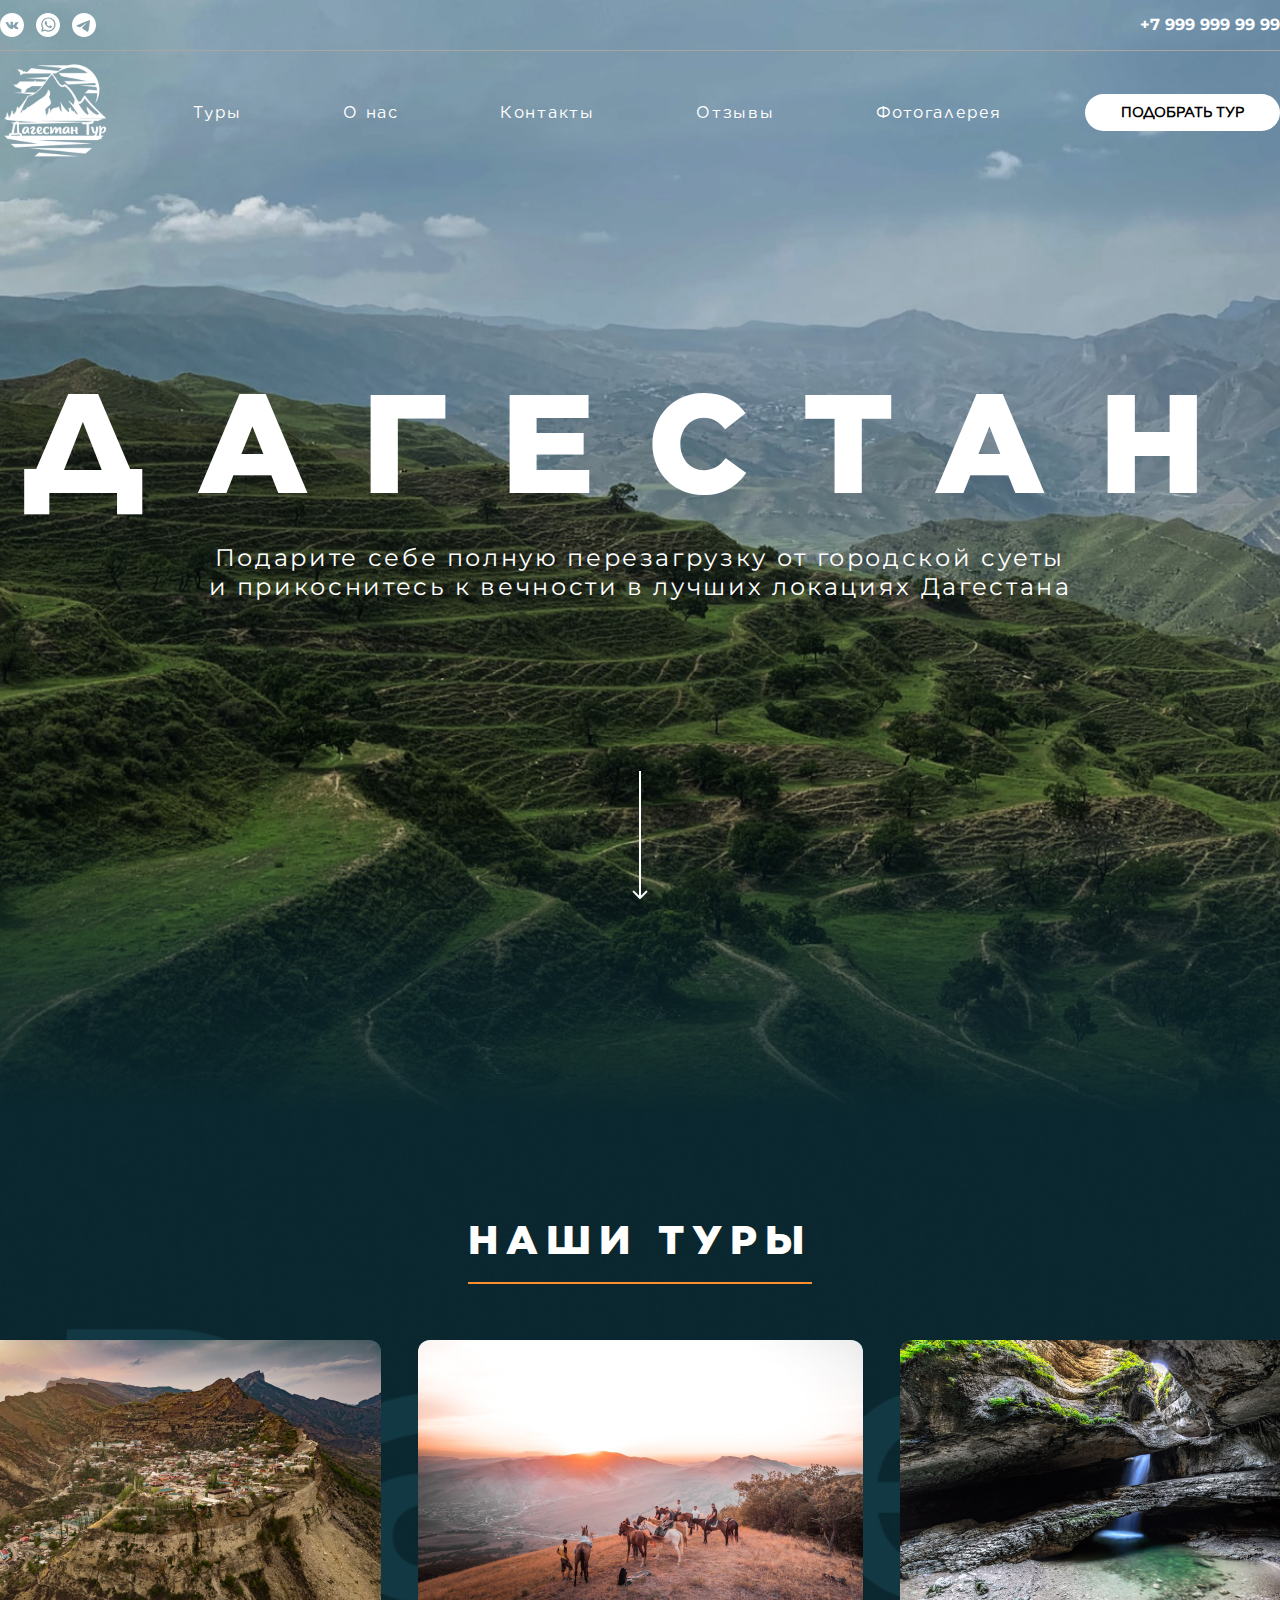
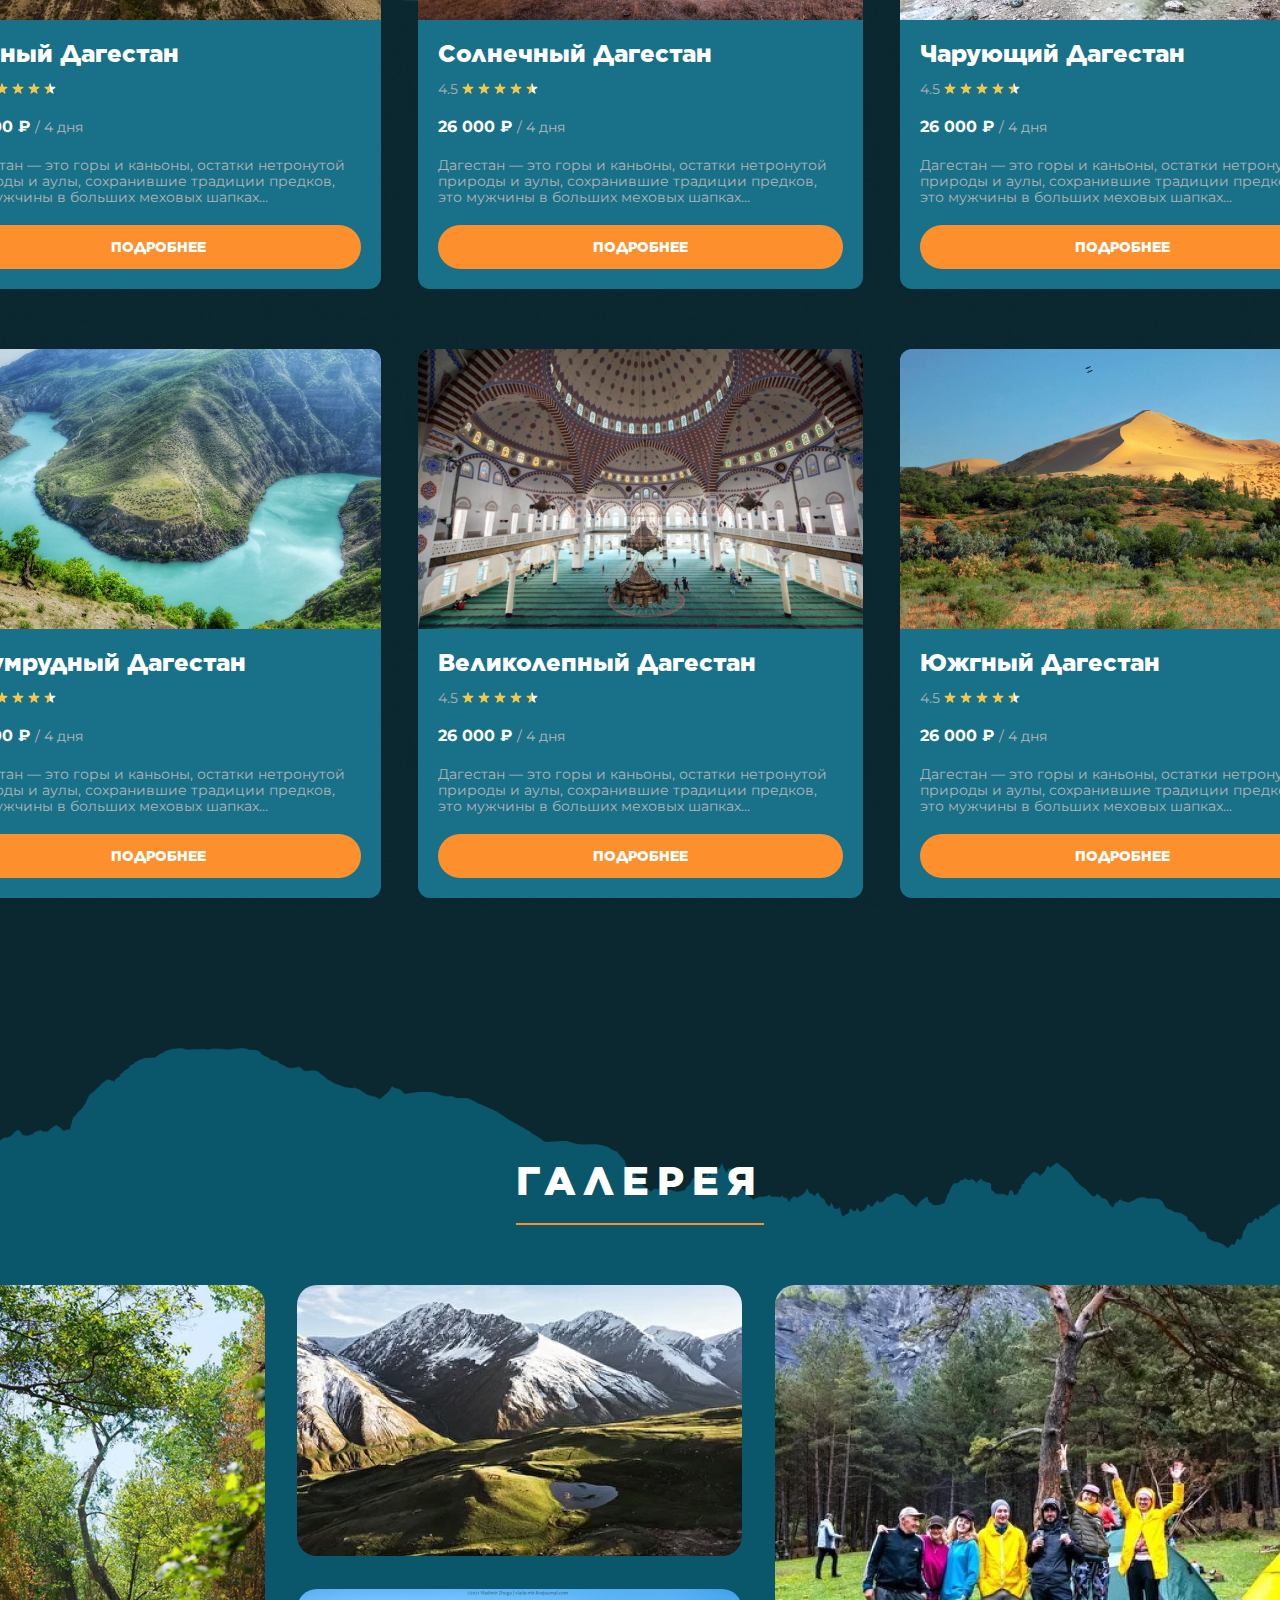
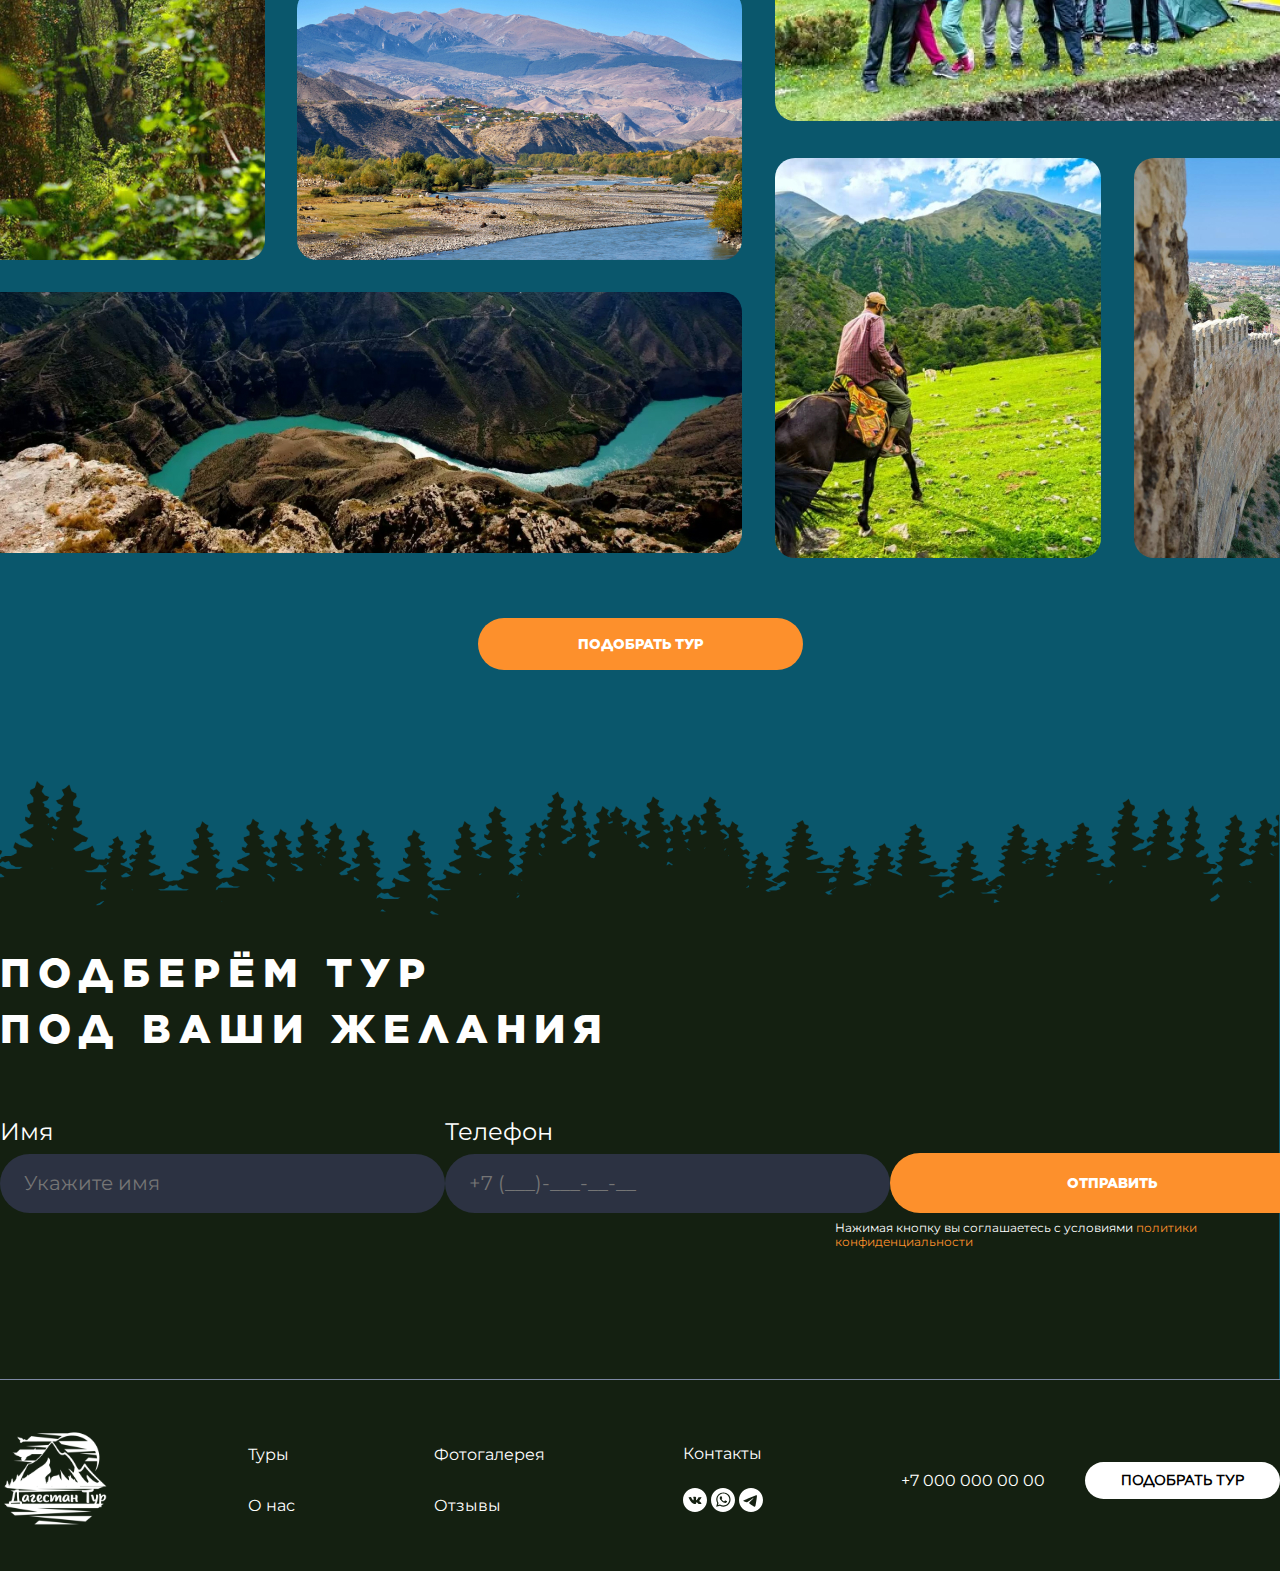
==== pages/tours.html @ 37cab63b "Add files via upload" ====
<!DOCTYPE html>
<html lang="ru">
<head>
    <meta charset="UTF-8">
    <meta http-equiv="X-UA-Compatible" content="IE=edge">
    <meta name="viewport" content="width=device-width, initial-scale=1.0">
    <link rel="preconnect" href="https://fonts.googleapis.com">
    <link rel="preconnect" href="https://fonts.gstatic.com" crossorigin>
    <link href="https://fonts.googleapis.com/css2?family=Montserrat:wght@400;500&display=swap" rel="stylesheet">
    <link rel="stylesheet" href="../css/style.css">
    <title>Dagestan</title>
</head>
<body>
    <header class="header">
        <div class="header-top">
            <div class="container header-top__content">
                <div class="header-social">
                    <a href="#" class="header-social__link"><img src="../img/vk-logo.svg" alt="Вк" class="header-social__img"></a>
                    <a href="#" class="header-social__link"><img src="../img/watsapp-logo.svg" alt="WatsApp" class="header-social__img"></a>
                    <a href="#" class="header-social__link"><img src="../img/telegram-logo.svg" alt="Telegram" class="header-social__img"></a>
                </div>
                <!-- /.header-social -->
                <a href="#" class="header-top__phone">+7 999 999 99 99</a>
            </div>
            <!-- /.container -->
        </div>
        <!-- /.header-top -->
        <div class="container">
            <div class="header-bottom">
                <a href="../index.html" class="header-logo"><img src="../img/logo.svg" alt="Лого" class="header-logo__img"></a>
                <nav class="header-nav">
                    <a href="../pages/tours.html" class="header-nav__item">Туры</a>
                    <a href="../pages/abutus.html" class="header-nav__item">О нас</a>
                    <a href="../contacts.html" class="header-nav__item">Контакты</a>
                    <a href="../pages/reviews.html" class="header-nav__item">Отзывы</a>
                    <a href="../pages/gallery.html" class="header-nav__item">Фотогалерея</a>
                </nav>
                <!-- /.header-nav -->
                <button class="button button--secondary header__button">Подобрать тур</button>
            </div>
            <!-- /.header-bottom -->
        </div>
        <!-- /.container -->
    </header>
    <!-- /.header -->
    <main>
        <section class="hero hero--tours_page">
            <div class="container hero-content">
                <h1 class="hero__title">Дагестан</h1>
                <p class="hero__subtitle hero__subtitle--tours_page">Подарите себе полную перезагрузку от городской суеты и прикоснитесь к вечности в лучших локациях Дагестана</p>
                <button class="button hero__button"><img src="../img/arrow-down.svg" alt="Стрелка" class="hero-button__img"></button>
            </div>
            <!-- /.container -->
        </section>
        <!-- /.hero -->
        <section class="tour tour--blue-bg">
            <div class="container tour-content">
                <h2 class="title tour__title">Наши туры</h2>
                <div class="tour-list">
                    <div class="tour-list__item">
                        <img src="../img/tour-1.jpg" alt="Фото тура" class="tour-item__img">
                        <p class="tour-item__title">Горный Дагестан</p>
                        <div class="tour-desc">
                            <div class="tour-item-rating">
                                <span class="tour-rating__number">4.5</span>
                                <div class="tour-rating-stars">
                                    <img src="../img/star.svg" alt="Звезда рейтинга" class="tour-stars__item">
                                    <img src="../img/star.svg" alt="Звезда рейтинга" class="tour-stars__item">
                                    <img src="../img/star.svg" alt="Звезда рейтинга" class="tour-stars__item">
                                    <img src="../img/star.svg" alt="Звезда рейтинга" class="tour-stars__item">
                                    <img src="../img/half-star.svg" alt="Половиная звезды" class="tour-stars__item">
                                </div>
                                <!-- /.tour-rating-stars -->
                            </div>
                            <!-- /.tour-item-rating -->
                            <div class="tour-item-price">
                                <p class="tour-price__number">26 000 ₽ <span class="tour-price__day"> / 4 дня</span></p>
                            </div>
                            <!-- /.tour-item-price -->
                            <p class="tour-about">Дагестан — это горы и каньоны, остатки нетронутой природы и аулы, сохранившие традиции предков, это мужчины в больших меховых шапках...</p>
                            <button class="button button--primary tour-item__button">Подробнее</button>
                        </div>
                        <!-- /.tour-desc -->
                    </div>
                    <!-- /.tours-list__item -->
                    <div class="tour-list__item">
                        <img src="../img/tour-2.jpg" alt="Фото тура" class="tour-item__img">
                        <p class="tour-item__title">Солнечный Дагестан</p>
                        <div class="tour-desc">
                            <div class="tour-item-rating">
                                <span class="tour-rating__number">4.5</span>
                                <div class="tour-rating-stars">
                                    <img src="../img/star.svg" alt="Звезда рейтинга" class="tour-stars__item">
                                    <img src="../img/star.svg" alt="Звезда рейтинга" class="tour-stars__item">
                                    <img src="../img/star.svg" alt="Звезда рейтинга" class="tour-stars__item">
                                    <img src="../img/star.svg" alt="Звезда рейтинга" class="tour-stars__item">
                                    <img src="../img/half-star.svg" alt="Половиная звезды" class="tour-stars__item">
                                </div>
                                <!-- /.tour-rating-stars -->
                            </div>
                            <!-- /.tour-item-rating -->
                            <div class="tour-item-price">
                                <p class="tour-price__number">26 000 ₽ <span class="tour-price__day"> / 4 дня</span></p>
                            </div>
                            <!-- /.tour-item-price -->
                            <p class="tour-about">Дагестан — это горы и каньоны, остатки нетронутой природы и аулы, сохранившие традиции предков, это мужчины в больших меховых шапках...</p>
                            <button class="button button--primary tour-item__button">Подробнее</button>
                        </div>
                        <!-- /.tour-desc -->
                    </div>
                    <!-- /.tours-list__item -->
                    <div class="tour-list__item">
                        <img src="../img/tour-3.jpg" alt="Фото тура" class="tour-item__img">
                        <p class="tour-item__title">Чарующий Дагестан</p>
                        <div class="tour-desc">
                            <div class="tour-item-rating">
                                <span class="tour-rating__number">4.5</span>
                                <div class="tour-rating-stars">
                                    <img src="../img/star.svg" alt="Звезда рейтинга" class="tour-stars__item">
                                    <img src="../img/star.svg" alt="Звезда рейтинга" class="tour-stars__item">
                                    <img src="../img/star.svg" alt="Звезда рейтинга" class="tour-stars__item">
                                    <img src="../img/star.svg" alt="Звезда рейтинга" class="tour-stars__item">
                                    <img src="../img/half-star.svg" alt="Половиная звезды" class="tour-stars__item">
                                </div>
                                <!-- /.tour-rating-stars -->
                            </div>
                            <!-- /.tour-item-rating -->
                            <div class="tour-item-price">
                                <p class="tour-price__number">26 000 ₽ <span class="tour-price__day"> / 4 дня</span></p>
                            </div>
                            <!-- /.tour-item-price -->
                            <p class="tour-about">Дагестан — это горы и каньоны, остатки нетронутой природы и аулы, сохранившие традиции предков, это мужчины в больших меховых шапках...</p>
                            <button class="button button--primary tour-item__button">Подробнее</button>
                        </div>
                        <!-- /.tour-desc -->
                    </div>
                    <!-- /.tour-list__item -->
                </div>
                <!-- /.tours-list -->
                <div class="tour-list">
                    <div class="tour-list__item">
                        <img src="../img/tour-4.jpg" alt="Фото тура" class="tour-item__img">
                        <p class="tour-item__title">Изумрудный Дагестан</p>
                        <div class="tour-desc">
                            <div class="tour-item-rating">
                                <span class="tour-rating__number">4.5</span>
                                <div class="tour-rating-stars">
                                    <img src="../img/star.svg" alt="Звезда рейтинга" class="tour-stars__item">
                                    <img src="../img/star.svg" alt="Звезда рейтинга" class="tour-stars__item">
                                    <img src="../img/star.svg" alt="Звезда рейтинга" class="tour-stars__item">
                                    <img src="../img/star.svg" alt="Звезда рейтинга" class="tour-stars__item">
                                    <img src="../img/half-star.svg" alt="Половиная звезды" class="tour-stars__item">
                                </div>
                                <!-- /.tour-rating-stars -->
                            </div>
                            <!-- /.tour-item-rating -->
                            <div class="tour-item-price">
                                <p class="tour-price__number">26 000 ₽ <span class="tour-price__day"> / 4 дня</span></p>
                            </div>
                            <!-- /.tour-item-price -->
                            <p class="tour-about">Дагестан — это горы и каньоны, остатки нетронутой природы и аулы, сохранившие традиции предков, это мужчины в больших меховых шапках...</p>
                            <button class="button button--primary tour-item__button">Подробнее</button>
                        </div>
                        <!-- /.tour-desc -->
                    </div>
                    <!-- /.tours-list__item -->
                    <div class="tour-list__item">
                        <img src="../img/tour-5.jpg" alt="Фото тура" class="tour-item__img">
                        <p class="tour-item__title">Великолепный Дагестан</p>
                        <div class="tour-desc">
                            <div class="tour-item-rating">
                                <span class="tour-rating__number">4.5</span>
                                <div class="tour-rating-stars">
                                    <img src="../img/star.svg" alt="Звезда рейтинга" class="tour-stars__item">
                                    <img src="../img/star.svg" alt="Звезда рейтинга" class="tour-stars__item">
                                    <img src="../img/star.svg" alt="Звезда рейтинга" class="tour-stars__item">
                                    <img src="../img/star.svg" alt="Звезда рейтинга" class="tour-stars__item">
                                    <img src="../img/half-star.svg" alt="Половиная звезды" class="tour-stars__item">
                                </div>
                                <!-- /.tour-rating-stars -->
                            </div>
                            <!-- /.tour-item-rating -->
                            <div class="tour-item-price">
                                <p class="tour-price__number">26 000 ₽ <span class="tour-price__day"> / 4 дня</span></p>
                            </div>
                            <!-- /.tour-item-price -->
                            <p class="tour-about">Дагестан — это горы и каньоны, остатки нетронутой природы и аулы, сохранившие традиции предков, это мужчины в больших меховых шапках...</p>
                            <button class="button button--primary tour-item__button">Подробнее</button>
                        </div>
                        <!-- /.tour-desc -->
                    </div>
                    <!-- /.tours-list__item -->
                    <div class="tour-list__item">
                        <img src="../img/tour-6.jpg" alt="Фото тура" class="tour-item__img">
                        <p class="tour-item__title">Южгный Дагестан</p>
                        <div class="tour-desc">
                            <div class="tour-item-rating">
                                <span class="tour-rating__number">4.5</span>
                                <div class="tour-rating-stars">
                                    <img src="../img/star.svg" alt="Звезда рейтинга" class="tour-stars__item">
                                    <img src="../img/star.svg" alt="Звезда рейтинга" class="tour-stars__item">
                                    <img src="../img/star.svg" alt="Звезда рейтинга" class="tour-stars__item">
                                    <img src="../img/star.svg" alt="Звезда рейтинга" class="tour-stars__item">
                                    <img src="../img/half-star.svg" alt="Половиная звезды" class="tour-stars__item">
                                </div>
                                <!-- /.tour-rating-stars -->
                            </div>
                            <!-- /.tour-item-rating -->
                            <div class="tour-item-price">
                                <p class="tour-price__number">26 000 ₽ <span class="tour-price__day"> / 4 дня</span></p>
                            </div>
                            <!-- /.tour-item-price -->
                            <p class="tour-about">Дагестан — это горы и каньоны, остатки нетронутой природы и аулы, сохранившие традиции предков, это мужчины в больших меховых шапках...</p>
                            <button class="button button--primary tour-item__button">Подробнее</button>
                        </div>
                        <!-- /.tour-desc -->
                    </div>
                    <!-- /.tour-list__item -->
                </div>
                <!-- /.tours-list -->
            </div>
            <!-- /.container -->
        </section>
        <!-- /.tour -->
        <section class="gallery gallery--blue-bg">
            <div class="container gallery-сontent">
                <h2 class="title gallery__title">Галерея</h2>
                <div class="gallery-list">
                    <div class="col">
                        <div class="col-part">
                            <img src="../img/gall-img-1.jpg" alt="Фото галереи" class="gallery__img">
                            <div class="col-mini">
                                <img src="../img/gall-img-2.jpg" alt="Фото галереи" class="gallery__img">
                                <img src="../img/gall-img-3.jpg" alt="Фото галереи" class="gallery__img">
                            </div>
                            <!-- /.col-mini -->
                        </div>
                        <!-- /.col-part-1 -->
                        <img src="../img/gall-img-5.jpg" alt="Фото галереи" class="gallery__img">  
                    </div>
                    <!-- /.col -->
                    <div class="col">
                        <img src="../img/gall-img-4.jpg" alt="Фото галереи" class="gallery__img">
                        <div class="col-part">
                            <img src="../img/gall-img-6.jpg" alt="Фото галереи" class="gallery__img">
                            <img src="../img/gall-img-7.jpg" alt="Фото галереи" class="gallery__img">
                        </div>
                        <!-- /.col-part-1 -->  
                    </div>
                    <!-- /.col -->
                </div>
                <!-- /.gallery-list -->
                <button class="button button--primary gallery__button">Подобрать Тур</button>
            </div>
            <!-- /.container -->
        </section>
        <!-- /.gallery -->
        <section class="form form--green-bg">
            <div class="container">
                <h2 class="form__title">Подберём тур <br> под ваши желания</h2>
                <form action="#" class="form__form">
                    <div class="form-top">
                        <div class="form-group">
                            <label for="mainForm_name" class="form-group__label">Имя</label>
                            <input type="text" id="mainForm_name" class="form-group__input" placeholder="Укажите имя">
                        </div>
                        <!-- /.form-group -->
                        <div class="form-group">
                            <label for="mainForm_phone" class="form-group__label">Телефон</label>
                            <input type="text" id="mainForm_phone" class="form-group__input" placeholder="+7 (___)-___-__-__">
                        </div>
                        <!-- /.form-group -->
                        <button type="submit" class="button button--primary form__button">Отправить</button>
                    </div>
                    <!-- /.form-top -->
                    <div class="form-confidence">
                        <p class="form-confidence__text">Нажимая кнопку вы соглашаетесь c условиями <a href="#" class="form-confidence__link">политики конфиденциальности</a></p>
                    </div>
                    <!-- /.form-confidence -->
                </form>
                <!-- /.form__form -->
            </div>
            <!-- /.container -->
        </section>
        <!-- /.form -->
    </main>
    <footer class="footer footer--green-bg">
        <div class="container footer-content">
            <div class="footer-nav">
                <a href="#" class="footer-logo"><img src="../img/logo.svg" alt="Лого" class="footer-logo__img"></a>
                <div class="col">
                    <a href="#" class="footer-nav__item">Туры</a>
                    <a href="#" class="footer-nav__item">О нас</a>
                </div>
                <!-- /.col -->
                <div class="col">
                    <a href="#" class="footer-nav__item">Фотогалерея</a>
                    <a href="#" class="footer-nav__item">Отзывы</a>
                </div>
                <!-- /.col -->
                <div class="col">
                    <a href="#" class="footer-nav__item">Контакты</a>
                    <div class="footer-social">
                        <a href="#" class="footer-social__link"><img src="../img/vk-logo.svg" alt="Вк" class="header-social__img"></a>
                        <a href="#" class="footer-social__link"><img src="../img/watsapp-logo.svg" alt="WatsApp" class="footer-social__img"></a>
                        <a href="#" class="footer-social__link"><img src="../img/telegram-logo.svg" alt="Telegram" class="footer-social__img"></a>
                    </div>
                    <!-- /.header-social -->
                </div>
                <!-- /.col -->
                <div class="col">
                    <a href="#" class="footer__phone">+7 000 000 00 00</a>
                    <button class="button button--secondary header__button">Подобрать тур</button>
                </div>
                <!-- /.col -->
            </div>
            <!-- /.footer-nav -->
        </div>
        <!-- /.container -->
    </footer>
    <!-- /.footer -->
</body>
</html>
---- css/style.css ----
@charset "UTF-8";
@font-face {
  font-family: Gotham-Bold;
  src: url(../fonts/gotham_black.otf);
}

@font-face {
  font-family: Gotham-Medium;
  src: url(../fonts/gotham_book.otf);
}

/*! normalize.css v8.0.1 | MIT License | github.com/necolas/normalize.css */
/* Document
   ========================================================================== */
/**
 * 1. Correct the line height in all browsers.
 * 2. Prevent adjustments of font size after orientation changes in iOS.
 */
html {
  line-height: 1.15;
  /* 1 */
  -webkit-text-size-adjust: 100%;
  /* 2 */
}

/* Sections
     ========================================================================== */
/**
   * Remove the margin in all browsers.
   */
body {
  margin: 0;
}

/**
   * Render the `main` element consistently in IE.
   */
main {
  display: block;
}

/**
   * Correct the font size and margin on `h1` elements within `section` and
   * `article` contexts in Chrome, Firefox, and Safari.
   */
h1 {
  font-size: 2em;
  margin: 0.67em 0;
}

/* Grouping content
     ========================================================================== */
/**
   * 1. Add the correct box sizing in Firefox.
   * 2. Show the overflow in Edge and IE.
   */
hr {
  -webkit-box-sizing: content-box;
          box-sizing: content-box;
  /* 1 */
  height: 0;
  /* 1 */
  overflow: visible;
  /* 2 */
}

/**
   * 1. Correct the inheritance and scaling of font size in all browsers.
   * 2. Correct the odd `em` font sizing in all browsers.
   */
pre {
  font-family: monospace, monospace;
  /* 1 */
  font-size: 1em;
  /* 2 */
}

/* Text-level semantics
     ========================================================================== */
/**
   * Remove the gray background on active links in IE 10.
   */
a {
  background-color: transparent;
}

/**
   * 1. Remove the bottom border in Chrome 57-
   * 2. Add the correct text decoration in Chrome, Edge, IE, Opera, and Safari.
   */
abbr[title] {
  border-bottom: none;
  /* 1 */
  text-decoration: underline;
  /* 2 */
  -webkit-text-decoration: underline dotted;
          text-decoration: underline dotted;
  /* 2 */
}

/**
   * Add the correct font weight in Chrome, Edge, and Safari.
   */
b,
strong {
  font-weight: bolder;
}

/**
   * 1. Correct the inheritance and scaling of font size in all browsers.
   * 2. Correct the odd `em` font sizing in all browsers.
   */
code,
kbd,
samp {
  font-family: monospace, monospace;
  /* 1 */
  font-size: 1em;
  /* 2 */
}

/**
   * Add the correct font size in all browsers.
   */
small {
  font-size: 80%;
}

/**
   * Prevent `sub` and `sup` elements from affecting the line height in
   * all browsers.
   */
sub,
sup {
  font-size: 75%;
  line-height: 0;
  position: relative;
  vertical-align: baseline;
}

sub {
  bottom: -0.25em;
}

sup {
  top: -0.5em;
}

/* Embedded content
     ========================================================================== */
/**
   * Remove the border on images inside links in IE 10.
   */
img {
  border-style: none;
}

/* Forms
     ========================================================================== */
/**
   * 1. Change the font styles in all browsers.
   * 2. Remove the margin in Firefox and Safari.
   */
button,
input,
optgroup,
select,
textarea {
  font-family: inherit;
  /* 1 */
  font-size: 100%;
  /* 1 */
  line-height: 1.15;
  /* 1 */
  margin: 0;
  /* 2 */
}

/**
   * Show the overflow in IE.
   * 1. Show the overflow in Edge.
   */
button,
input {
  /* 1 */
  overflow: visible;
}

/**
   * Remove the inheritance of text transform in Edge, Firefox, and IE.
   * 1. Remove the inheritance of text transform in Firefox.
   */
button,
select {
  /* 1 */
  text-transform: none;
}

/**
   * Correct the inability to style clickable types in iOS and Safari.
   */
button,
[type="button"],
[type="reset"],
[type="submit"] {
  -webkit-appearance: button;
}

/**
   * Remove the inner border and padding in Firefox.
   */
button::-moz-focus-inner,
[type="button"]::-moz-focus-inner,
[type="reset"]::-moz-focus-inner,
[type="submit"]::-moz-focus-inner {
  border-style: none;
  padding: 0;
}

/**
   * Restore the focus styles unset by the previous rule.
   */
button:-moz-focusring,
[type="button"]:-moz-focusring,
[type="reset"]:-moz-focusring,
[type="submit"]:-moz-focusring {
  outline: 1px dotted ButtonText;
}

/**
   * Correct the padding in Firefox.
   */
fieldset {
  padding: 0.35em 0.75em 0.625em;
}

/**
   * 1. Correct the text wrapping in Edge and IE.
   * 2. Correct the color inheritance from `fieldset` elements in IE.
   * 3. Remove the padding so developers are not caught out when they zero out
   *    `fieldset` elements in all browsers.
   */
legend {
  -webkit-box-sizing: border-box;
          box-sizing: border-box;
  /* 1 */
  color: inherit;
  /* 2 */
  display: table;
  /* 1 */
  max-width: 100%;
  /* 1 */
  padding: 0;
  /* 3 */
  white-space: normal;
  /* 1 */
}

/**
   * Add the correct vertical alignment in Chrome, Firefox, and Opera.
   */
progress {
  vertical-align: baseline;
}

/**
   * Remove the default vertical scrollbar in IE 10+.
   */
textarea {
  overflow: auto;
}

/**
   * 1. Add the correct box sizing in IE 10.
   * 2. Remove the padding in IE 10.
   */
[type="checkbox"],
[type="radio"] {
  -webkit-box-sizing: border-box;
          box-sizing: border-box;
  /* 1 */
  padding: 0;
  /* 2 */
}

/**
   * Correct the cursor style of increment and decrement buttons in Chrome.
   */
[type="number"]::-webkit-inner-spin-button,
[type="number"]::-webkit-outer-spin-button {
  height: auto;
}

/**
   * 1. Correct the odd appearance in Chrome and Safari.
   * 2. Correct the outline style in Safari.
   */
[type="search"] {
  -webkit-appearance: textfield;
  /* 1 */
  outline-offset: -2px;
  /* 2 */
}

/**
   * Remove the inner padding in Chrome and Safari on macOS.
   */
[type="search"]::-webkit-search-decoration {
  -webkit-appearance: none;
}

/**
   * 1. Correct the inability to style clickable types in iOS and Safari.
   * 2. Change font properties to `inherit` in Safari.
   */
::-webkit-file-upload-button {
  -webkit-appearance: button;
  /* 1 */
  font: inherit;
  /* 2 */
}

/* Interactive
     ========================================================================== */
/*
   * Add the correct display in Edge, IE 10+, and Firefox.
   */
details {
  display: block;
}

/*
   * Add the correct display in all browsers.
   */
summary {
  display: list-item;
}

/* Misc
     ========================================================================== */
/**
   * Add the correct display in IE 10+.
   */
template {
  display: none;
}

/**
   * Add the correct display in IE 10.
   */
[hidden] {
  display: none;
}

*, *::before, *::after {
  -webkit-box-sizing: border-box;
          box-sizing: border-box;
  margin: 0;
  padding: 0;
}

body {
  font-family: 'Montserrat', sans-serif;
  color: #fff;
  font-size: 16px;
  background: #0A576C;
}

a {
  text-decoration: none;
  color: #fff;
}

h1, h2, h3 {
  padding: 0;
  margin: 0;
  font-family: Gotham-Bold, serif;
}

button {
  border: none;
  font-size: 14px;
  cursor: pointer;
}

.container {
  max-width: 1400px;
  width: 100%;
  margin: auto;
}

.button {
  font-family: Gotham-Bold, serif;
  text-transform: uppercase;
  -webkit-transition: -webkit-transform .3s;
  transition: -webkit-transform .3s;
  transition: transform .3s;
  transition: transform .3s, -webkit-transform .3s;
}

.button--primary {
  background: #FD902C;
  color: #fff;
}

.button--secondary {
  background: #fff;
  color: #A6A6A6;
  font-weight: bold;
}

.button:hover {
  -webkit-transform: scale(1.05);
          transform: scale(1.05);
}

input {
  border: none;
}

.title {
  position: relative;
  text-transform: uppercase;
  font-size: 40px;
  letter-spacing: 0.2em;
  line-height: 140%;
}

.title::before {
  content: '';
  position: absolute;
  left: 0;
  bottom: -16px;
  width: 100%;
  height: 2px;
  background: #FD902C;
}

.header-top {
  padding: 13px 0;
  border-bottom: 1px solid #A6A6A6;
  position: relative;
}

.header-top__content {
  display: -webkit-box;
  display: -ms-flexbox;
  display: flex;
  -webkit-box-align: center;
      -ms-flex-align: center;
          align-items: center;
  -webkit-box-pack: justify;
      -ms-flex-pack: justify;
          justify-content: space-between;
}

.header-top__phone {
  font-size: 16px;
  font-weight: bold;
}

.header-social {
  display: -webkit-box;
  display: -ms-flexbox;
  display: flex;
  -webkit-box-align: center;
      -ms-flex-align: center;
          align-items: center;
}

.header-social__link {
  height: 24px;
  margin-right: 12px;
}

.header-social__link:last-of-type {
  margin-right: 0;
}

.header-bottom {
  padding: 11px 0;
  display: -webkit-box;
  display: -ms-flexbox;
  display: flex;
  -webkit-box-pack: justify;
      -ms-flex-pack: justify;
          justify-content: space-between;
  -webkit-box-align: center;
      -ms-flex-align: center;
          align-items: center;
}

.header-logo {
  -webkit-transition: -webkit-transform .3s;
  transition: -webkit-transform .3s;
  transition: transform .3s;
  transition: transform .3s, -webkit-transform .3s;
}

.header-logo:hover {
  -webkit-transform: scale(1.1);
          transform: scale(1.1);
}

.header-nav__item {
  font-family: Gotham-Medium;
  margin-right: 97px;
  font-weight: 500;
  font-size: 16px;
  line-height: 19px;
  letter-spacing: 0.11em;
}

.header-nav__item:last-of-type {
  margin-right: 0;
}

.header__button {
  font-family: Gotham-Medium;
  border-radius: 33px;
  padding: 10px 36px;
  line-height: 17px;
  font-size: 14px;
  text-transform: uppercase;
  color: #000;
}

.header--contacts_page {
  background: #0B2930;
}

.hero {
  padding: 360px 0 210px;
  margin-top: -175px;
  background: url("../img/hero-bg.jpg") no-repeat center/cover;
}

.hero-content {
  display: -webkit-box;
  display: -ms-flexbox;
  display: flex;
  -webkit-box-orient: vertical;
  -webkit-box-direction: normal;
      -ms-flex-direction: column;
          flex-direction: column;
  -webkit-box-align: center;
      -ms-flex-align: center;
          align-items: center;
}

.hero__title {
  font-size: 140px;
  line-height: 168px;
  letter-spacing: 0.38em;
  text-align: center;
  text-transform: uppercase;
  margin-bottom: 16px;
}

.hero__subtitle {
  font-family: 'Montserrat', sans-serif;
  font-size: 24px;
  line-height: 29px;
  letter-spacing: 0.11em;
  text-align: center;
  margin-bottom: 170px;
}

.hero__subtitle--tours_page {
  max-width: 875px;
}

.hero__button {
  background: transparent;
}

.hero--tours_page {
  background: url("../img/hero-bg--tours.jpg") no-repeat center/cover;
}

.hero--reviews_page {
  background: url("../img/hero-bg--rewiews.jpg") no-repeat center/cover;
}

.hero--gallery_page {
  background: url("../img/hero-bg--gallery.jpg") no-repeat center/cover;
}

.hero--abutus_page {
  background: url("../img/hero-bg--abutus.jpg") no-repeat center/cover;
}

.about-us {
  padding: 506px 0 234px;
  margin-top: -250px;
  background: url("../img/about-bg.png") no-repeat top/cover;
}

.about-us-content {
  display: -webkit-box;
  display: -ms-flexbox;
  display: flex;
  -webkit-box-pack: justify;
      -ms-flex-pack: justify;
          justify-content: space-between;
  -webkit-box-align: center;
      -ms-flex-align: center;
          align-items: center;
}

.about-us__title {
  max-width: 370px;
  font-size: 32px;
  margin-bottom: 60px;
  text-transform: none;
}

.about-us__desc {
  font-size: 24px;
  font-weight: 400;
  max-width: 565px;
  color: #B4B4B4;
  margin-bottom: 20px;
}

.about-us__desc:last-of-type {
  margin-bottom: 60px;
}

.about-us__img {
  border-radius: 24px;
}

.about-us__button {
  font-size: 14px;
  padding: 18px 98px;
  border-radius: 26px;
}

.about {
  padding: 506px 0 234px;
  margin-top: -250px;
  background: url("../img/tours-bg--tours.png") no-repeat top/cover;
}

.about-content {
  display: -webkit-box;
  display: -ms-flexbox;
  display: flex;
  -webkit-box-pack: justify;
      -ms-flex-pack: justify;
          justify-content: space-between;
}

.about__title {
  font-size: 32px;
  max-width: 140px;
  margin-bottom: 76px;
}

.about__desc {
  max-width: 565px;
  font-size: 24px;
  line-height: 140%;
  color: #B4B4B4;
}

.map {
  background: #0B2930 url("../img/map-bg.png") no-repeat top/cover;
  padding: 220px 0;
}

.map-content {
  display: -webkit-box;
  display: -ms-flexbox;
  display: flex;
  -webkit-box-pack: justify;
      -ms-flex-pack: justify;
          justify-content: space-between;
  -webkit-box-align: center;
      -ms-flex-align: center;
          align-items: center;
}

.map-desc__title {
  max-width: 240px;
  font-size: 32px;
  line-height: 38px;
  margin-bottom: 70px;
}

.map-desc-group {
  max-width: 375px;
  margin-bottom: 32px;
}

.map-desc-group__title {
  font-size: 14px;
  line-height: 17px;
  letter-spacing: -0.02em;
  color: #B8B8B8;
}

.map-desc-group__text {
  font-size: 18px;
  line-height: 150%;
  letter-spacing: -0.02em;
  margin-top: 12px;
}

.map-desc-group__text--orange {
  color: #FD902C;
  cursor: pointer;
}

.map-desc-group__text--orange:hover {
  text-decoration: underline;
}

.map-desc-group:nth-of-type(2) .map-desc-group__text:last-of-type {
  margin-top: 8px;
}

.video-content {
  height: 880px;
  background: url("../img/video-bg.jpg") no-repeat center/cover;
  position: relative;
}

.video-content::before {
  content: '';
  position: absolute;
  top: 0;
  left: 0;
  width: 100%;
  height: 100%;
  background: rgba(34, 38, 49, 0.4);
}

.video-content::after {
  content: '';
  position: absolute;
  top: 50%;
  left: 45%;
  width: 105px;
  height: 105px;
  background: url("../img/play-button.svg") no-repeat center;
  cursor: pointer;
}

.reviews {
  background: url("../img/tours-bg--tours.png") no-repeat top/cover;
  padding-top: 400px;
  margin-top: -300px;
}

.reviews-content {
  display: -webkit-box;
  display: -ms-flexbox;
  display: flex;
  -webkit-box-orient: vertical;
  -webkit-box-direction: normal;
      -ms-flex-direction: column;
          flex-direction: column;
  -webkit-box-align: center;
      -ms-flex-align: center;
          align-items: center;
}

.reviews__title {
  margin-bottom: 76px;
}

.reviews-list {
  display: -webkit-box;
  display: -ms-flexbox;
  display: flex;
  -webkit-box-align: center;
      -ms-flex-align: center;
          align-items: center;
  -webkit-box-pack: justify;
      -ms-flex-pack: justify;
          justify-content: space-between;
  -ms-flex-wrap: wrap;
      flex-wrap: wrap;
}

.reviews-list__item {
  max-width: 684px;
  border-radius: 12px;
  padding: 32px;
  background: #187189;
  margin-bottom: 32px;
}

.reviews-list__item:nth-of-type(2n-1) {
  margin-right: 32px;
}

.reviews-item__name {
  font-size: 24px;
  font-weight: bold;
  margin-bottom: 12px;
}

.reviews-item-rating {
  display: -webkit-box;
  display: -ms-flexbox;
  display: flex;
  -webkit-box-align: center;
      -ms-flex-align: center;
          align-items: center;
  margin-bottom: 20px;
}

.reviews-item-rating__number {
  margin-right: 4px;
  font-size: 14px;
  color: #AFAFAF;
}

.reviews-item__tour {
  color: #B8B8B8;
  margin-bottom: 20px;
}

.reviews-item__tour-name {
  font-weight: bold;
  color: #fff;
}

.reviews-item__text {
  color: #B4B4B4;
  font-size: 14px;
  line-height: 24px;
}

.reviews-item__text--orange {
  color: #FD902C;
  cursor: pointer;
}

.reviews-item__text--orange:hover {
  text-decoration: underline;
}

.reviews-button {
  display: -webkit-box;
  display: -ms-flexbox;
  display: flex;
  -webkit-box-pack: center;
      -ms-flex-pack: center;
          justify-content: center;
  position: relative;
  z-index: 1;
}

.reviews-button__button {
  padding: 18px 67px;
  border-radius: 24px;
}

.reviews--abutus_page {
  background: #0A576C url("../img/reviews-bg--abutus.png") no-repeat top/cover;
  margin-top: -180px;
}

.tour {
  padding: 240px 0 50px;
  background: #3A5C33 url("../img/tours-img-top.jpg") no-repeat top/cover;
}

.tour-content {
  display: -webkit-box;
  display: -ms-flexbox;
  display: flex;
  -webkit-box-orient: vertical;
  -webkit-box-direction: normal;
      -ms-flex-direction: column;
          flex-direction: column;
  -webkit-box-align: center;
      -ms-flex-align: center;
          align-items: center;
}

.tour__title {
  margin-bottom: 72px;
}

.tour-list {
  display: -webkit-box;
  display: -ms-flexbox;
  display: flex;
  -webkit-box-align: center;
      -ms-flex-align: center;
          align-items: center;
  margin-bottom: 60px;
}

.tour-list__item {
  background: #187189;
  display: -webkit-box;
  display: -ms-flexbox;
  display: flex;
  -webkit-box-orient: vertical;
  -webkit-box-direction: normal;
      -ms-flex-direction: column;
          flex-direction: column;
  max-width: 445px;
  border-radius: 12px;
  margin-right: 37px;
}

.tour-list__item:last-of-type {
  margin-right: 0;
}

.tour-item__img {
  margin-bottom: 20px;
  border-radius: 12px 12px 0 0;
}

.tour-item__title {
  font-family: Gotham-Bold, serif;
  font-size: 24px;
  padding-left: 20px;
}

.tour-item-rating {
  display: -webkit-box;
  display: -ms-flexbox;
  display: flex;
  -webkit-box-align: center;
      -ms-flex-align: center;
          align-items: center;
  margin-bottom: 20px;
}

.tour-item__button {
  width: 100%;
  margin-top: 20px;
  border-radius: 24px;
  padding: 14px 0;
}

.tour-desc {
  padding: 12px 20px 20px 20px;
}

.tour-rating__number {
  color: #AFAFAF;
  font-size: 14px;
  margin-right: 4px;
}

.tour-price__number {
  font-weight: bold;
  margin-bottom: 20px;
}

.tour-price__day {
  font-weight: normal;
  color: #B8B8B8;
  font-size: 14px;
}

.tour-about {
  color: #B4B4B4;
  font-size: 14px;
}

.tour__button {
  padding: 18px 100px;
  border-radius: 26px;
}

.tour--blue-bg {
  background: url("../img/tours-bg--tours.png") no-repeat top/cover;
  padding-top: 400px;
  margin-top: -300px;
}

.gallery {
  padding: 220px 0 240px 0;
  background: #3A5C33 url("../img/gallery-bg.png") no-repeat top/cover;
}

.gallery img {
  cursor: pointer;
  -webkit-transition: -webkit-transform .3s;
  transition: -webkit-transform .3s;
  transition: transform .3s;
  transition: transform .3s, -webkit-transform .3s;
}

.gallery img:hover {
  -webkit-transform: scale(1.1);
          transform: scale(1.1);
}

.gallery-сontent {
  display: -webkit-box;
  display: -ms-flexbox;
  display: flex;
  -webkit-box-orient: vertical;
  -webkit-box-direction: normal;
      -ms-flex-direction: column;
          flex-direction: column;
  -webkit-box-align: center;
      -ms-flex-align: center;
          align-items: center;
}

.gallery__title {
  margin-bottom: 76px;
}

.gallery__img {
  border-radius: 20px;
}

.gallery-list {
  display: -webkit-box;
  display: -ms-flexbox;
  display: flex;
  margin-bottom: 33px;
}

.gallery-list:last-of-type {
  margin-bottom: 60px;
}

.gallery .col:first-of-type {
  margin-right: 33px;
}

.gallery .col:first-of-type .col-part {
  display: -webkit-box;
  display: -ms-flexbox;
  display: flex;
  margin-bottom: 32px;
}

.gallery .col:first-of-type .col-part .col-mini {
  display: -webkit-box;
  display: -ms-flexbox;
  display: flex;
  -webkit-box-orient: vertical;
  -webkit-box-direction: normal;
      -ms-flex-direction: column;
          flex-direction: column;
  margin-left: 32px;
}

.gallery .col:first-of-type .col-part .col-mini img:first-of-type {
  margin-bottom: 33px;
}

.gallery .col:last-of-type .col-part {
  display: -webkit-box;
  display: -ms-flexbox;
  display: flex;
  margin-top: 33px;
}

.gallery .col:last-of-type .col-part img:first-of-type {
  margin-right: 33px;
}

.gallery__button {
  padding: 18px 100px;
  border-radius: 26px;
}

.gallery--blue-bg {
  background: #0B2830 url("../img/gallery-bg--tours.png") no-repeat top/cover;
  padding-top: 245px;
  padding-bottom: 100px;
  margin-top: -100px;
}

.gallery--gallery_page {
  background: url("../img/gallery-bg--gallery.png") no-repeat top/cover;
  margin-top: -215px;
  padding-top: 350px;
}

.gallery--gallery_page .gallery-list:nth-of-type(2) .col:first-of-type .col-part {
  margin-bottom: 0;
  margin-top: 32px;
}

.gallery--gallery_page .gallery-list:nth-of-type(2) .col:first-of-type .col-part img:first-of-type {
  margin-right: 32px;
}

.gallery--gallery_page .gallery-list:nth-of-type(2) .col:last-of-type .col-part {
  margin-top: 0;
  margin-bottom: 30px;
}

.gallery--gallery_page .gallery-list:nth-of-type(2) .col:last-of-type .col-part img {
  margin-right: 0;
}

.gallery--gallery_page .gallery-list:nth-of-type(2) .col:last-of-type .col-mini img {
  margin-right: 0;
}

.gallery--gallery_page .gallery-list:nth-of-type(2) .col:last-of-type .col-mini img:first-of-type {
  margin-bottom: 32px;
}

.gallery--gallery_page .gallery-list:nth-of-type(3) .col:first-of-type img {
  margin-bottom: 32px;
}

.gallery--gallery_page .gallery-list:nth-of-type(3) .col:first-of-type .col-mini {
  margin-left: 0;
  margin-right: 32px;
}

.team {
  padding: 448px 0 190px;
  margin-top: -235px;
  background: #142011 url("../img/auth-bg.png") no-repeat top/cover;
  position: relative;
}

.team-content {
  display: -webkit-box;
  display: -ms-flexbox;
  display: flex;
  -webkit-box-orient: vertical;
  -webkit-box-direction: normal;
      -ms-flex-direction: column;
          flex-direction: column;
  -webkit-box-align: center;
      -ms-flex-align: center;
          align-items: center;
  width: 100%;
}

.team__title {
  margin-bottom: 60px;
}

.team-list__item {
  display: -webkit-box;
  display: -ms-flexbox;
  display: flex;
  -webkit-box-align: center;
      -ms-flex-align: center;
          align-items: center;
}

.team-item__img {
  border-radius: 24px;
  margin-right: 151px;
}

.team-item-desc {
  max-width: 565px;
}

.team-item-desc__name {
  font-size: 32px;
  margin-bottom: 32px;
}

.team-item-desc__about {
  color: #B4B4B4;
  font-size: 24px;
}

.team-item-desc__about:first-of-type {
  margin-bottom: 20px;
}

.team-slider__arrow {
  position: absolute;
  top: 60%;
  right: 5%;
  width: 44px;
  height: 44px;
  background: url("../img/arrow-right.svg") no-repeat center;
  cursor: pointer;
}

.our-team {
  padding: 400px 0 20px;
  margin-top: -340px;
  background: #0B2830 url("../img/gallery-bg--tours.png") no-repeat top/cover;
}

.our-team-content {
  display: -webkit-box;
  display: -ms-flexbox;
  display: flex;
  -webkit-box-orient: vertical;
  -webkit-box-direction: normal;
      -ms-flex-direction: column;
          flex-direction: column;
  -webkit-box-align: center;
      -ms-flex-align: center;
          align-items: center;
}

.our-team__title {
  margin-bottom: 76px;
}

.our-team-list {
  display: -webkit-box;
  display: -ms-flexbox;
  display: flex;
  -webkit-box-align: center;
      -ms-flex-align: center;
          align-items: center;
}

.our-team-list__item {
  background: #187189;
  border-radius: 24px;
  margin-right: 32px;
}

.our-team-list__item:last-of-type {
  margin-right: 0;
}

.our-team-item__img {
  width: 445px;
  height: 361px;
  border-radius: 24px 24px 0 0;
}

.our-team-item-desc {
  padding: 20px;
}

.our-team-item-desc__name {
  font-weight: bold;
  font-size: 24px;
  line-height: 24px;
  margin-bottom: 20px;
}

.our-team-item-desc__time {
  font-size: 14px;
  line-height: 17px;
  letter-spacing: -0.02em;
  color: #B8B8B8;
  margin-bottom: 32px;
}

.our-team-item-desc__time-number {
  font-size: 18px;
  color: #fff;
  font-weight: bold;
}

.our-team-item-rating {
  display: -webkit-box;
  display: -ms-flexbox;
  display: flex;
  -webkit-box-align: center;
      -ms-flex-align: center;
          align-items: center;
  margin-bottom: 20px;
}

.our-team-item-rating__number {
  margin-right: 4px;
  letter-spacing: -0.02em;
  color: #AFAFAF;
}

.our-team-item__button {
  padding: 14px 0;
  width: 100%;
  border-radius: 24px;
}

.form {
  padding: 0 0 130px;
  background: #3A5C33;
}

.form__title {
  font-size: 40px;
  line-height: 140%;
  letter-spacing: 0.2em;
  text-transform: uppercase;
  margin-bottom: 60px;
}

.form-top {
  display: -webkit-box;
  display: -ms-flexbox;
  display: flex;
  -webkit-box-pack: justify;
      -ms-flex-pack: justify;
          justify-content: space-between;
  -webkit-box-align: end;
      -ms-flex-align: end;
          align-items: flex-end;
}

.form-group {
  display: -webkit-box;
  display: -ms-flexbox;
  display: flex;
  -webkit-box-orient: vertical;
  -webkit-box-direction: normal;
      -ms-flex-direction: column;
          flex-direction: column;
}

.form-group__label {
  font-size: 24px;
  line-height: 29px;
  margin-bottom: 8px;
}

.form-group__input {
  background: #2C3242;
  border-radius: 30px;
  color: #B4B4B4;
  font-size: 20px;
  padding: 18px 0;
  text-indent: 24px;
  width: 445px;
}

.form__button {
  padding: 22px 177px;
  border-radius: 30px;
}

.form-confidence {
  display: -webkit-box;
  display: -ms-flexbox;
  display: flex;
  -webkit-box-pack: end;
      -ms-flex-pack: end;
          justify-content: flex-end;
  margin-top: 8px;
}

.form-confidence__text {
  max-width: 445px;
  font-size: 12px;
}

.form-confidence__link {
  color: #FD902C;
  -webkit-transition: -webkit-text-decoration .3s;
  transition: -webkit-text-decoration .3s;
  transition: text-decoration .3s;
  transition: text-decoration .3s, -webkit-text-decoration .3s;
}

.form-confidence__link:hover {
  text-decoration: underline;
}

.form--green-bg {
  padding-top: 175px;
  background: url("../img/gallery-bg.png") no-repeat -1px top/cover;
}

.form--gallery_page {
  background: url("../img/footer-bg--gallery.png") no-repeat top/cover;
}

.form--abutus_page {
  background: #3A5C33 url("../img/footer-bg--abutus.png") no-repeat top/cover;
  padding-top: 350px;
  margin-top: -80px;
}

.form--contacts_page {
  background: url("../img/form-bg--contacts.png") no-repeat -1px top/cover;
  padding-top: 100px;
  padding-bottom: 100px;
}

.footer {
  padding: 50px 0 40px;
  background: #3A5C33;
  border-top: 1px solid #7D88A5;
}

.footer-nav {
  display: -webkit-box;
  display: -ms-flexbox;
  display: flex;
  -webkit-box-align: center;
      -ms-flex-align: center;
          align-items: center;
  -webkit-box-pack: justify;
      -ms-flex-pack: justify;
          justify-content: space-between;
}

.footer-nav .col {
  display: -webkit-box;
  display: -ms-flexbox;
  display: flex;
  -webkit-box-orient: vertical;
  -webkit-box-direction: normal;
      -ms-flex-direction: column;
          flex-direction: column;
}

.footer-nav .col:last-of-type {
  -webkit-box-orient: horizontal;
  -webkit-box-direction: normal;
      -ms-flex-direction: row;
          flex-direction: row;
}

.footer-nav .col:nth-of-type(4) {
  display: -webkit-box;
  display: -ms-flexbox;
  display: flex;
  -webkit-box-align: center;
      -ms-flex-align: center;
          align-items: center;
}

.footer-nav__item {
  margin-bottom: 33px;
}

.footer-nav__item:last-of-type {
  margin-bottom: 24px;
}

.footer-nav__item:nth-of-type(2n) {
  margin-bottom: 0;
}

.footer__phone {
  margin-right: 40px;
}

.footer--green-bg {
  background: #142011;
}
/*# sourceMappingURL=style.css.map */
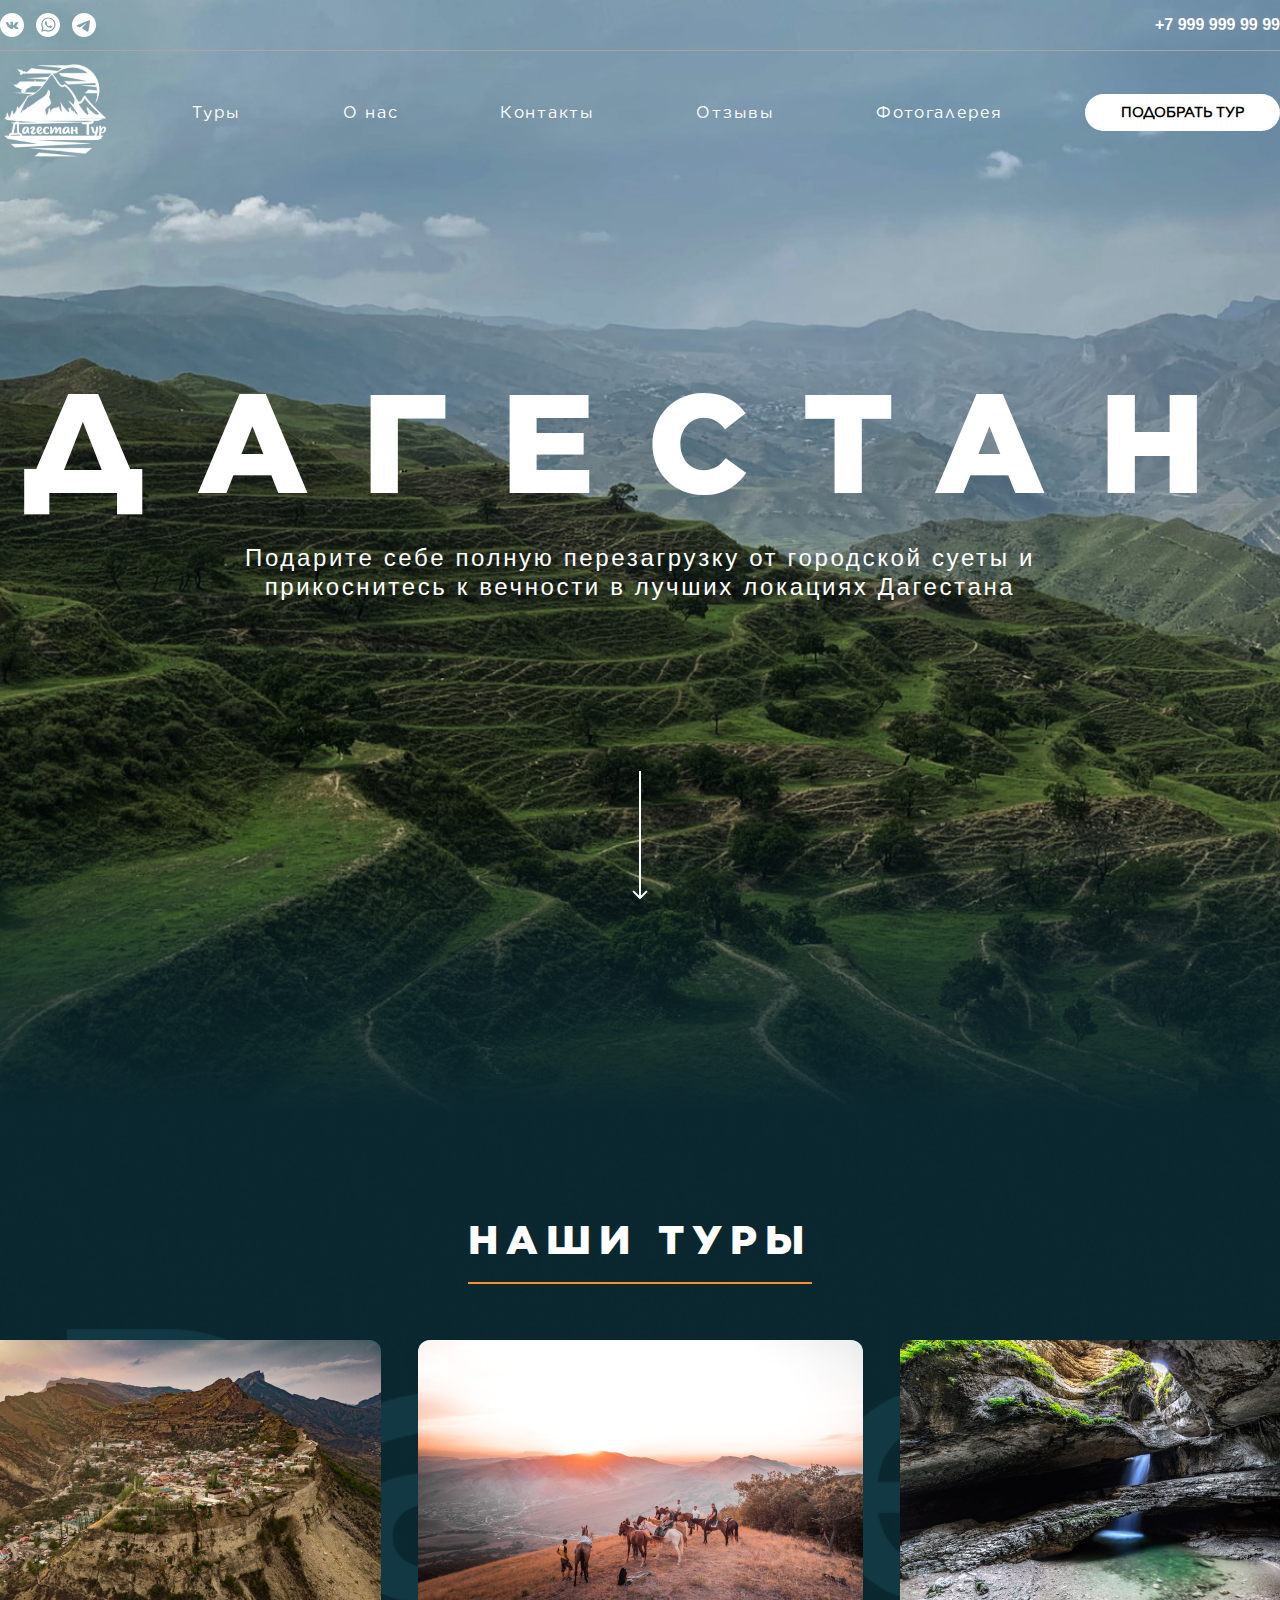
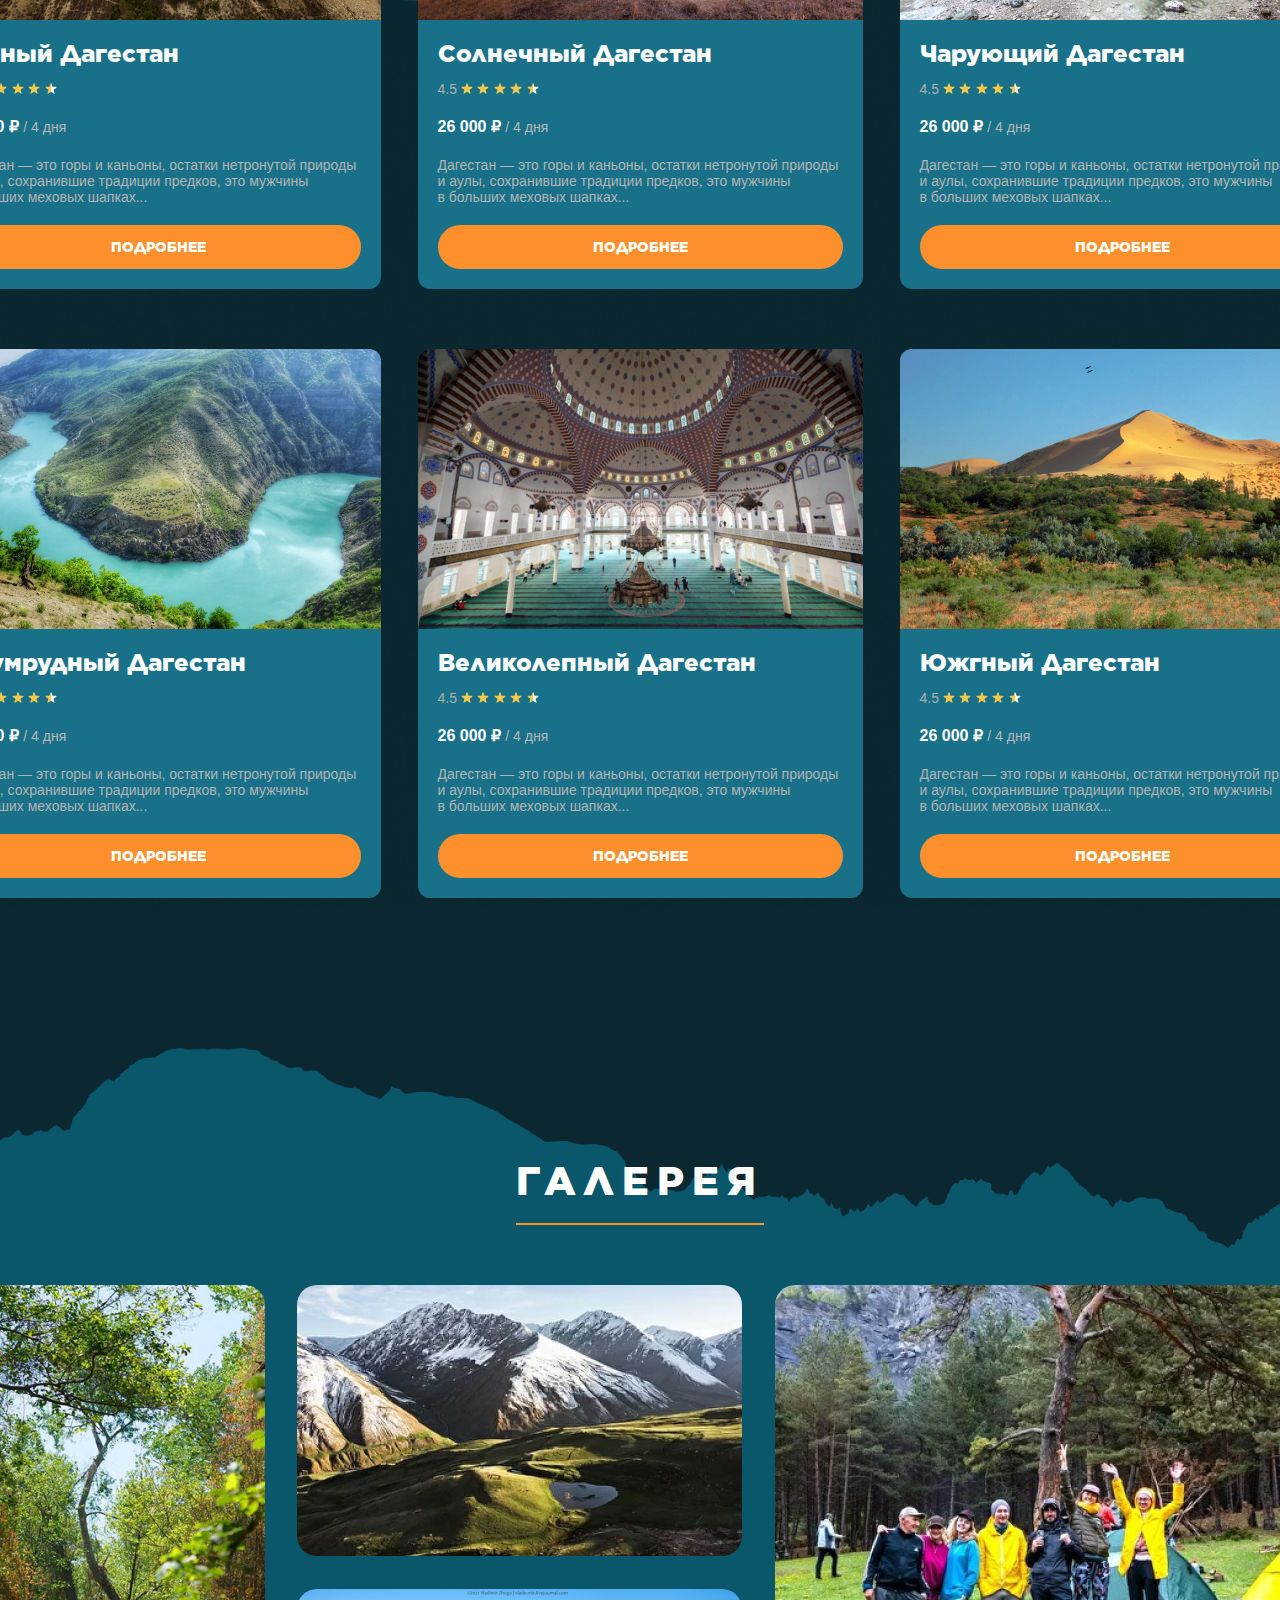
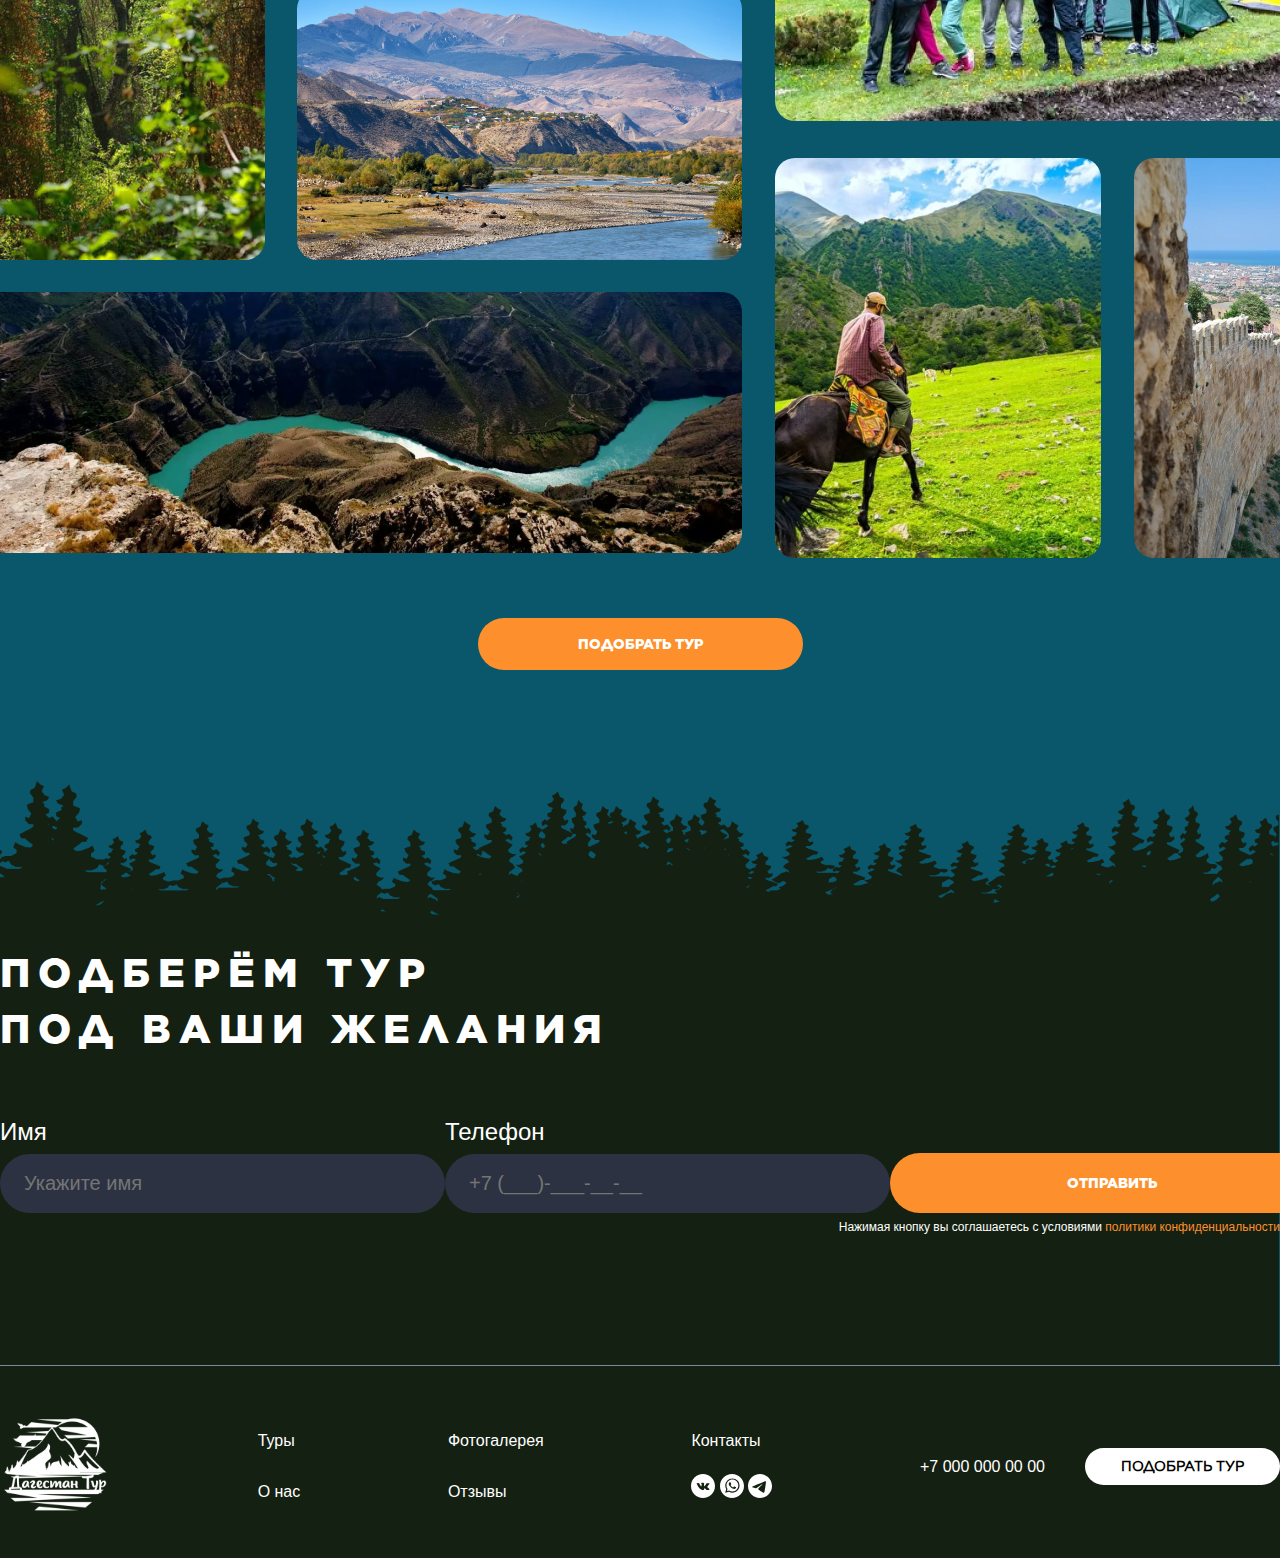
==== commit f27f60ba: "Add files via upload" ====
--- a/pages/tours.html
+++ b/pages/tours.html
@@ -4,9 +4,6 @@
     <meta charset="UTF-8">
     <meta http-equiv="X-UA-Compatible" content="IE=edge">
     <meta name="viewport" content="width=device-width, initial-scale=1.0">
-    <link rel="preconnect" href="https://fonts.googleapis.com">
-    <link rel="preconnect" href="https://fonts.gstatic.com" crossorigin>
-    <link href="https://fonts.googleapis.com/css2?family=Montserrat:wght@400;500&display=swap" rel="stylesheet">
     <link rel="stylesheet" href="../css/style.css">
     <title>Dagestan</title>
 </head>
